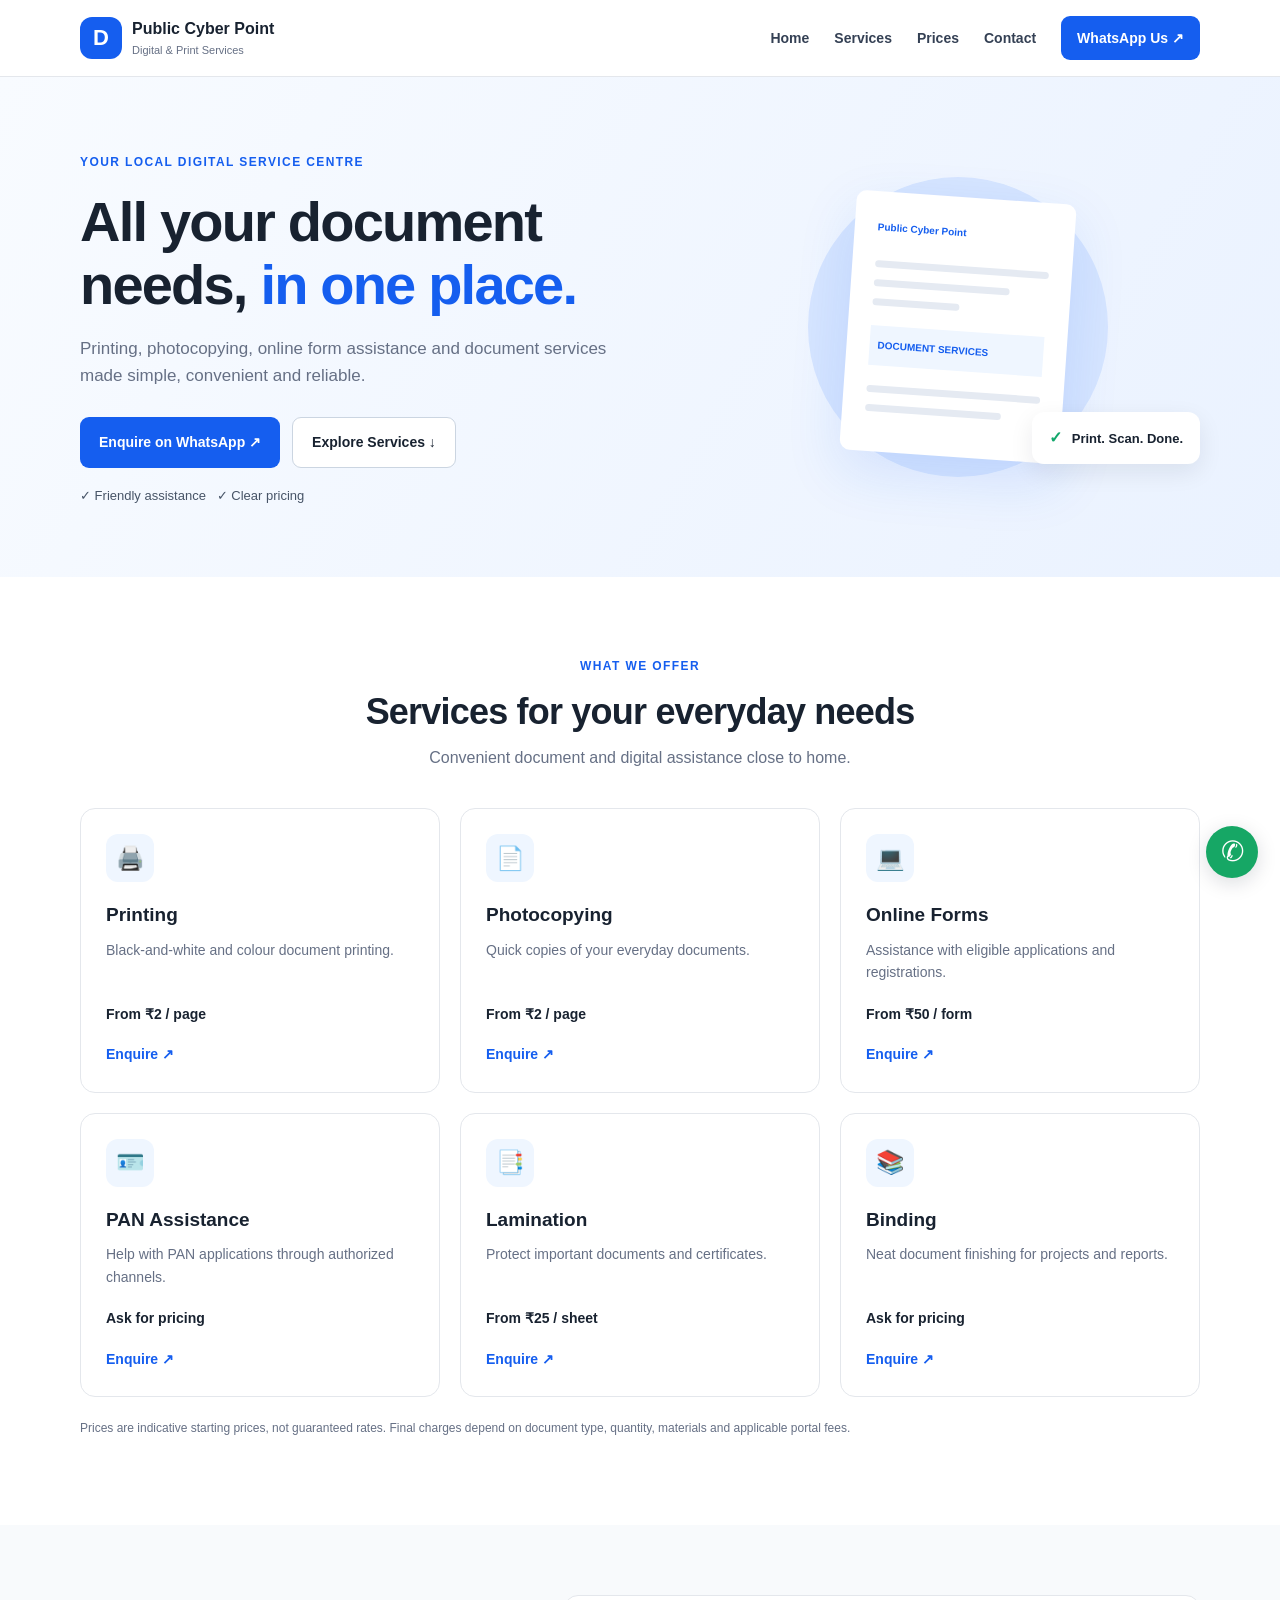
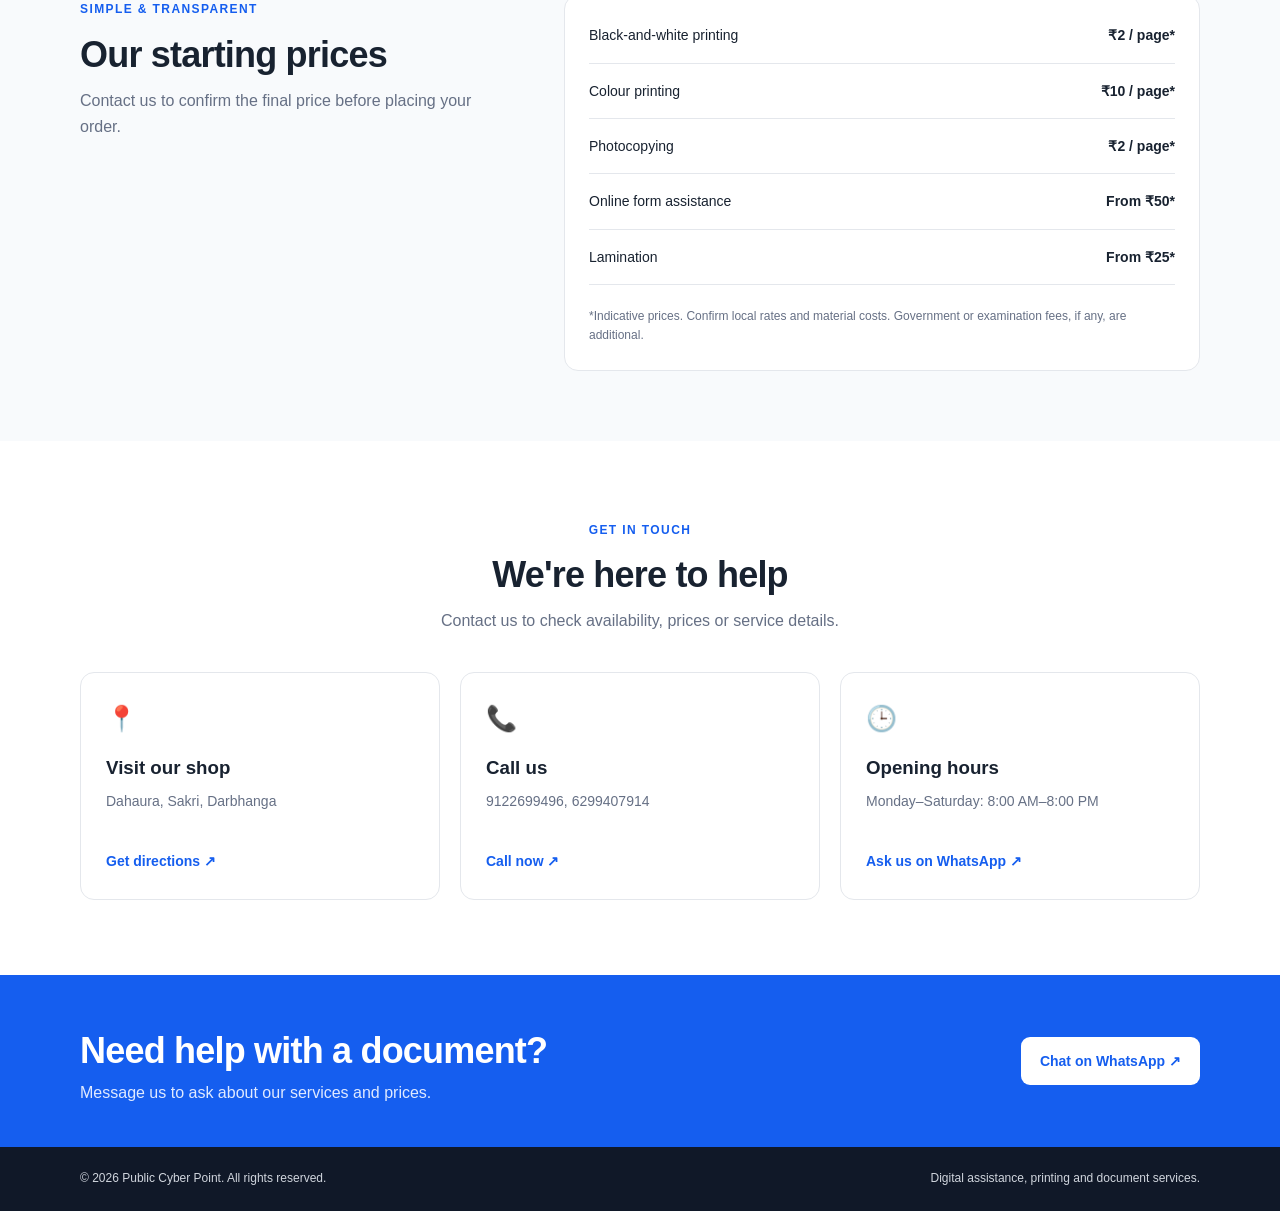
==== index.html @ 7b8e3ea9 "Initial cyber cafe website" ====
<!DOCTYPE html>
<html lang="en">
<head>
  <meta charset="UTF-8">
  <meta name="viewport" content="width=device-width, initial-scale=1.0">
  <meta name="theme-color" content="#155eef">
  <meta name="description" content="Printing, photocopying, online form assistance, PAN services and document services at your local cyber cafe.">
  <title>Public Cyber Point | Digital & Printing Services</title>
  <link rel="stylesheet" href="style.css">
  <script src="script.js" defer></script>
</head>
<body>
  <header class="header">
    <nav class="navbar container" aria-label="Main navigation">
      <a class="brand" href="#home">
        <span class="brand-icon">D</span>
        <span>Public Cyber Point<small>Digital & Print Services</small></span>
      </a>

      <button class="menu-toggle" id="menuToggle"
        aria-label="Toggle navigation" aria-expanded="false"
        aria-controls="navLinks">☰</button>

      <div class="nav-links" id="navLinks">
        <a href="#home">Home</a>
        <a href="#services">Services</a>
        <a href="#prices">Prices</a>
        <a href="#contact">Contact</a>
        <a class="nav-cta whatsapp-link" href="#">WhatsApp Us ↗</a>
      </div>
    </nav>
  </header>

  <main>
    <section class="hero" id="home">
      <div class="container hero-grid">
        <div class="hero-content">
          <span class="eyebrow">YOUR LOCAL DIGITAL SERVICE CENTRE</span>
          <h1>All your document needs, <span>in one place.</span></h1>
          <p>Printing, photocopying, online form assistance and document services made simple, convenient and reliable.</p>
          <div class="hero-actions">
            <a class="button button-primary whatsapp-link" href="#">Enquire on WhatsApp ↗</a>
            <a class="button button-outline" href="#services">Explore Services ↓</a>
          </div>
          <div class="trust-note">✓ Friendly assistance &nbsp; ✓ Clear pricing</div>
        </div>

        <div class="hero-visual" aria-label="Illustration of a document and printer">
          <div class="visual-circle"></div>
          <div class="paper">
            <div class="paper-logo">Public Cyber Point</div>
            <div class="paper-line wide"></div>
            <div class="paper-line"></div>
            <div class="paper-line short"></div>
            <div class="paper-box">DOCUMENT SERVICES</div>
            <div class="paper-line wide"></div>
            <div class="paper-line"></div>
          </div>
          <div class="floating-card">✓ <span>Print. Scan. Done.</span></div>
        </div>
      </div>
    </section>

    <section class="section container" id="services">
      <div class="section-heading">
        <span class="eyebrow">WHAT WE OFFER</span>
        <h2>Services for your everyday needs</h2>
        <p>Convenient document and digital assistance close to home.</p>
      </div>

      <div class="service-grid">
        <article class="service-card">
          <span class="service-icon">🖨️</span>
          <h3>Printing</h3>
          <p>Black-and-white and colour document printing.</p>
          <span class="service-price">From ₹2 / page</span>
          <a class="service-link whatsapp-link" data-service="Printing" href="#">Enquire ↗</a>
        </article>
        <article class="service-card">
          <span class="service-icon">📄</span>
          <h3>Photocopying</h3>
          <p>Quick copies of your everyday documents.</p>
          <span class="service-price">From ₹2 / page</span>
          <a class="service-link whatsapp-link" data-service="Photocopying" href="#">Enquire ↗</a>
        </article>
        <article class="service-card">
          <span class="service-icon">💻</span>
          <h3>Online Forms</h3>
          <p>Assistance with eligible applications and registrations.</p>
          <span class="service-price">From ₹50 / form</span>
          <a class="service-link whatsapp-link" data-service="Online forms" href="#">Enquire ↗</a>
        </article>
        <article class="service-card">
          <span class="service-icon">🪪</span>
          <h3>PAN Assistance</h3>
          <p>Help with PAN applications through authorized channels.</p>
          <span class="service-price">Ask for pricing</span>
          <a class="service-link whatsapp-link" data-service="PAN assistance" href="#">Enquire ↗</a>
        </article>
        <article class="service-card">
          <span class="service-icon">📑</span>
          <h3>Lamination</h3>
          <p>Protect important documents and certificates.</p>
          <span class="service-price">From ₹25 / sheet</span>
          <a class="service-link whatsapp-link" data-service="Lamination" href="#">Enquire ↗</a>
        </article>
        <article class="service-card">
          <span class="service-icon">📚</span>
          <h3>Binding</h3>
          <p>Neat document finishing for projects and reports.</p>
          <span class="service-price">Ask for pricing</span>
          <a class="service-link whatsapp-link" data-service="Binding" href="#">Enquire ↗</a>
        </article>
      </div>
      <p class="fine-print">Prices are indicative starting prices, not guaranteed rates. Final charges depend on document type, quantity, materials and applicable portal fees.</p>
    </section>

    <section class="price-section" id="prices">
      <div class="container price-grid">
        <div>
          <span class="eyebrow">SIMPLE & TRANSPARENT</span>
          <h2>Our starting prices</h2>
          <p>Contact us to confirm the final price before placing your order.</p>
        </div>
        <div class="price-list">
          <div><span>Black-and-white printing</span><strong>₹2 / page*</strong></div>
          <div><span>Colour printing</span><strong>₹10 / page*</strong></div>
          <div><span>Photocopying</span><strong>₹2 / page*</strong></div>
          <div><span>Online form assistance</span><strong>From ₹50*</strong></div>
          <div><span>Lamination</span><strong>From ₹25*</strong></div>
          <p class="fine-print">*Indicative prices. Confirm local rates and material costs. Government or examination fees, if any, are additional.</p>
        </div>
      </div>
    </section>

    <section class="section container" id="contact">
      <div class="section-heading">
        <span class="eyebrow">GET IN TOUCH</span>
        <h2>We're here to help</h2>
        <p>Contact us to check availability, prices or service details.</p>
      </div>
      <div class="contact-grid">
        <div class="contact-card">
          <span class="contact-icon">📍</span>
          <h3>Visit our shop</h3>
          <p id="shopAddress">Add your shop address in script.js</p>
          <a id="mapsLink" href="#" target="_blank" rel="noopener noreferrer">Get directions ↗</a>
        </div>
        <div class="contact-card">
          <span class="contact-icon">📞</span>
          <h3>Call us</h3>
          <p id="shopPhone">Add your phone number in script.js</p>
          <a id="callLink" href="#">Call now ↗</a>
        </div>
        <div class="contact-card">
          <span class="contact-icon">🕒</span>
          <h3>Opening hours</h3>
          <p id="shopHours">Add your opening hours in script.js</p>
          <a class="whatsapp-link" href="#">Ask us on WhatsApp ↗</a>
        </div>
      </div>
    </section>

    <section class="cta-section">
      <div class="container cta-inner">
        <div>
          <h2>Need help with a document?</h2>
          <p>Message us to ask about our services and prices.</p>
        </div>
        <a class="button button-light whatsapp-link" href="#">Chat on WhatsApp ↗</a>
      </div>
    </section>
  </main>

  <footer class="footer">
    <div class="container footer-inner">
      <p>© <span id="year"></span> Public Cyber Point. All rights reserved.</p>
      <p>Digital assistance, printing and document services.</p>
    </div>
  </footer>

  <a class="floating-whatsapp whatsapp-link" href="#"
    aria-label="Contact us on WhatsApp">✆</a>
</body>
</html>
---- style.css ----
:root {
    --blue: #155eef;
    --blue-dark: #123eaa;
    --blue-light: #eff6ff;
    --text: #182230;
    --muted: #667085;
    --border: #e4e7ec;
    --white: #ffffff;
  }
  
  * { box-sizing: border-box; }
  
  html {
    scroll-behavior: smooth;
    scroll-padding-top: 85px;
  }
  
  body {
    margin: 0;
    font-family: Arial, Helvetica, sans-serif;
    color: var(--text);
    line-height: 1.6;
    background: var(--white);
  }
  
  a { color: var(--blue); text-decoration: none; }
  button, a { -webkit-tap-highlight-color: transparent; }
  .container { width: min(1120px, 92%); margin-inline: auto; }
  
  .header {
    position: sticky;
    top: 0;
    z-index: 10;
    background: rgba(255,255,255,.96);
    border-bottom: 1px solid var(--border);
  }
  
  .navbar {
    min-height: 76px;
    display: flex;
    justify-content: space-between;
    align-items: center;
    gap: 20px;
  }
  
  .brand {
    display: flex;
    align-items: center;
    gap: 10px;
    color: var(--text);
    font-weight: 800;
  }
  
  .brand small { display: block; color: var(--muted); font-size: 11px; font-weight: 500; }
  .brand-icon {
    display: grid;
    place-items: center;
    width: 42px;
    height: 42px;
    color: white;
    background: var(--blue);
    border-radius: 12px;
    font-size: 22px;
  }
  
  .nav-links { display: flex; align-items: center; gap: 25px; }
  .nav-links a { color: #344054; font-size: 14px; font-weight: 600; }
  .nav-links a:hover, .service-link:hover { color: var(--blue); }
  .nav-links .nav-cta { color: white; background: var(--blue); padding: 11px 16px; border-radius: 9px; }
  .menu-toggle { display: none; font-size: 25px; border: 0; background: none; cursor: pointer; }
  
  .hero {
    background: linear-gradient(120deg, #f8fbff, #eaf2ff);
    overflow: hidden;
  }
  
  .hero-grid {
    min-height: 500px;
    display: grid;
    grid-template-columns: 1.1fr .9fr;
    align-items: center;
    gap: 45px;
    padding-block: 65px;
  }
  
  .eyebrow {
    color: var(--blue);
    font-size: 12px;
    font-weight: 800;
    letter-spacing: 1.4px;
  }
  
  h1, h2, h3, p { margin-top: 0; }
  h1 { font-size: clamp(36px, 5vw, 56px); line-height: 1.12; letter-spacing: -1.8px; margin: 18px 0; }
  h1 span { color: var(--blue); }
  .hero-content > p, .section-heading > p, .price-grid > div > p { color: var(--muted); max-width: 540px; }
  .hero-content > p { font-size: 17px; }
  
  .hero-actions { display: flex; gap: 12px; flex-wrap: wrap; margin: 28px 0 18px; }
  .button { display: inline-flex; align-items: center; justify-content: center; padding: 13px 19px; border-radius: 9px; font-weight: 700; font-size: 14px; }
  .button-primary { background: var(--blue); color: white; }
  .button-primary:hover, .nav-links .nav-cta:hover { background: var(--blue-dark); }
  .button-outline { border: 1px solid #cbd5e1; color: var(--text); background: white; }
  .trust-note { color: #475467; font-size: 13px; }
  
  .hero-visual { position: relative; min-height: 330px; display: grid; place-items: center; }
  .visual-circle { position: absolute; width: 300px; height: 300px; background: #d6e5ff; border-radius: 50%; }
  .paper {
    z-index: 1; width: 220px; min-height: 260px; background: white;
    border-radius: 10px; padding: 28px 23px;
    box-shadow: 0 20px 55px #155eef20; transform: rotate(4deg);
  }
  .paper-logo { color: var(--blue); font-size: 10px; font-weight: 800; margin-bottom: 25px; }
  .paper-line { height: 7px; width: 78%; background: #e5eaf2; border-radius: 5px; margin-bottom: 12px; }
  .paper-line.wide { width: 100%; }
  .paper-line.short { width: 50%; }
  .paper-box { background: var(--blue-light); color: var(--blue); font-size: 10px; font-weight: 800; padding: 12px 8px; margin: 20px 0; }
  .floating-card { position: absolute; z-index: 2; right: 0; bottom: 28px; background: white; padding: 13px 17px; border-radius: 12px; box-shadow: 0 8px 25px #10182815; color: #12a76b; font-weight: 800; }
  .floating-card span { color: var(--text); font-size: 13px; margin-left: 5px; }
  
  .section { padding-block: 75px; }
  .section-heading { text-align: center; margin-bottom: 38px; }
  .section-heading h2, .price-grid h2, .cta-inner h2 { font-size: clamp(27px, 4vw, 36px); letter-spacing: -.8px; line-height: 1.2; margin: 12px 0; }
  .section-heading p { margin-inline: auto; }
  
  .service-grid { display: grid; grid-template-columns: repeat(3, 1fr); gap: 20px; }
  .service-card { border: 1px solid var(--border); padding: 25px; border-radius: 15px; transition: transform .2s, box-shadow .2s; }
  .service-card:hover { transform: translateY(-4px); box-shadow: 0 12px 30px #1018280c; }
  .service-icon { display: inline-grid; place-items: center; width: 48px; height: 48px; background: var(--blue-light); border-radius: 12px; font-size: 23px; }
  .service-card h3 { font-size: 19px; margin: 18px 0 8px; }
  .service-card p { min-height: 48px; font-size: 14px; color: var(--muted); }
  .service-price { display: block; font-weight: 800; font-size: 14px; margin: 16px 0; }
  .service-link { font-size: 14px; font-weight: 800; }
  .fine-print { color: var(--muted); font-size: 12px; margin-top: 22px; }
  
  .price-section { background: #f8fafc; padding-block: 70px; }
  .price-grid { display: grid; grid-template-columns: .8fr 1.2fr; gap: 60px; align-items: start; }
  .price-list { background: white; border: 1px solid var(--border); border-radius: 14px; padding: 12px 24px; }
  .price-list > div { display: flex; justify-content: space-between; gap: 20px; padding: 16px 0; border-bottom: 1px solid var(--border); font-size: 14px; }
  .price-list strong { white-space: nowrap; }
  
  .contact-grid { display: grid; grid-template-columns: repeat(3, 1fr); gap: 20px; }
  .contact-card { border: 1px solid var(--border); border-radius: 14px; padding: 25px; }
  .contact-icon { font-size: 25px; }
  .contact-card h3 { margin: 15px 0 7px; }
  .contact-card p { color: var(--muted); font-size: 14px; min-height: 44px; overflow-wrap: anywhere; }
  .contact-card a { font-size: 14px; font-weight: 700; }
  
  .cta-section { background: var(--blue); color: white; padding-block: 42px; }
  .cta-inner { display: flex; justify-content: space-between; align-items: center; gap: 25px; }
  .cta-inner h2 { margin-bottom: 8px; }
  .cta-inner p { margin-bottom: 0; color: #e0eaff; }
  .button-light { background: white; color: var(--blue); white-space: nowrap; }
  .footer { background: #101828; color: #d0d5dd; padding-block: 22px; font-size: 12px; }
  .footer-inner { display: flex; justify-content: space-between; gap: 20px; }
  .footer p { margin: 0; }
  .floating-whatsapp { position: fixed; bottom: 22px; right: 22px; z-index: 8; display: grid; place-items: center; width: 52px; height: 52px; border-radius: 50%; color: white; background: #16a765; font-size: 28px; box-shadow: 0 5px 20px #10182825; }
  
  a:focus-visible, button:focus-visible { outline: 3px solid #84adff; outline-offset: 3px; }
  
  @media (max-width: 800px) {
    .menu-toggle { display: block; }
    .nav-links { display: none; position: absolute; top: 76px; left: 0; right: 0; padding: 20px 4%; background: white; border-bottom: 1px solid var(--border); flex-direction: column; align-items: stretch; gap: 18px; }
    .nav-links.open { display: flex; }
    .nav-links .nav-cta { text-align: center; }
    .hero-grid { grid-template-columns: 1fr; gap: 15px; padding-block: 55px 30px; }
    .hero-visual { min-height: 300px; }
    .service-grid { grid-template-columns: repeat(2, 1fr); }
    .price-grid { grid-template-columns: 1fr; gap: 25px; }
    .contact-grid { grid-template-columns: 1fr; }
    .contact-card p { min-height: 0; }
  }
  
  @media (max-width: 500px) {
    .service-grid { grid-template-columns: 1fr; }
    .service-card p { min-height: 0; }
    .hero-actions { flex-direction: column; align-items: stretch; }
    .hero-actions .button { width: 100%; }
    .floating-card { right: -4px; }
    .price-list { padding-inline: 15px; }
    .price-list > div { font-size: 12px; }
    .cta-inner, .footer-inner { flex-direction: column; align-items: flex-start; }
  }
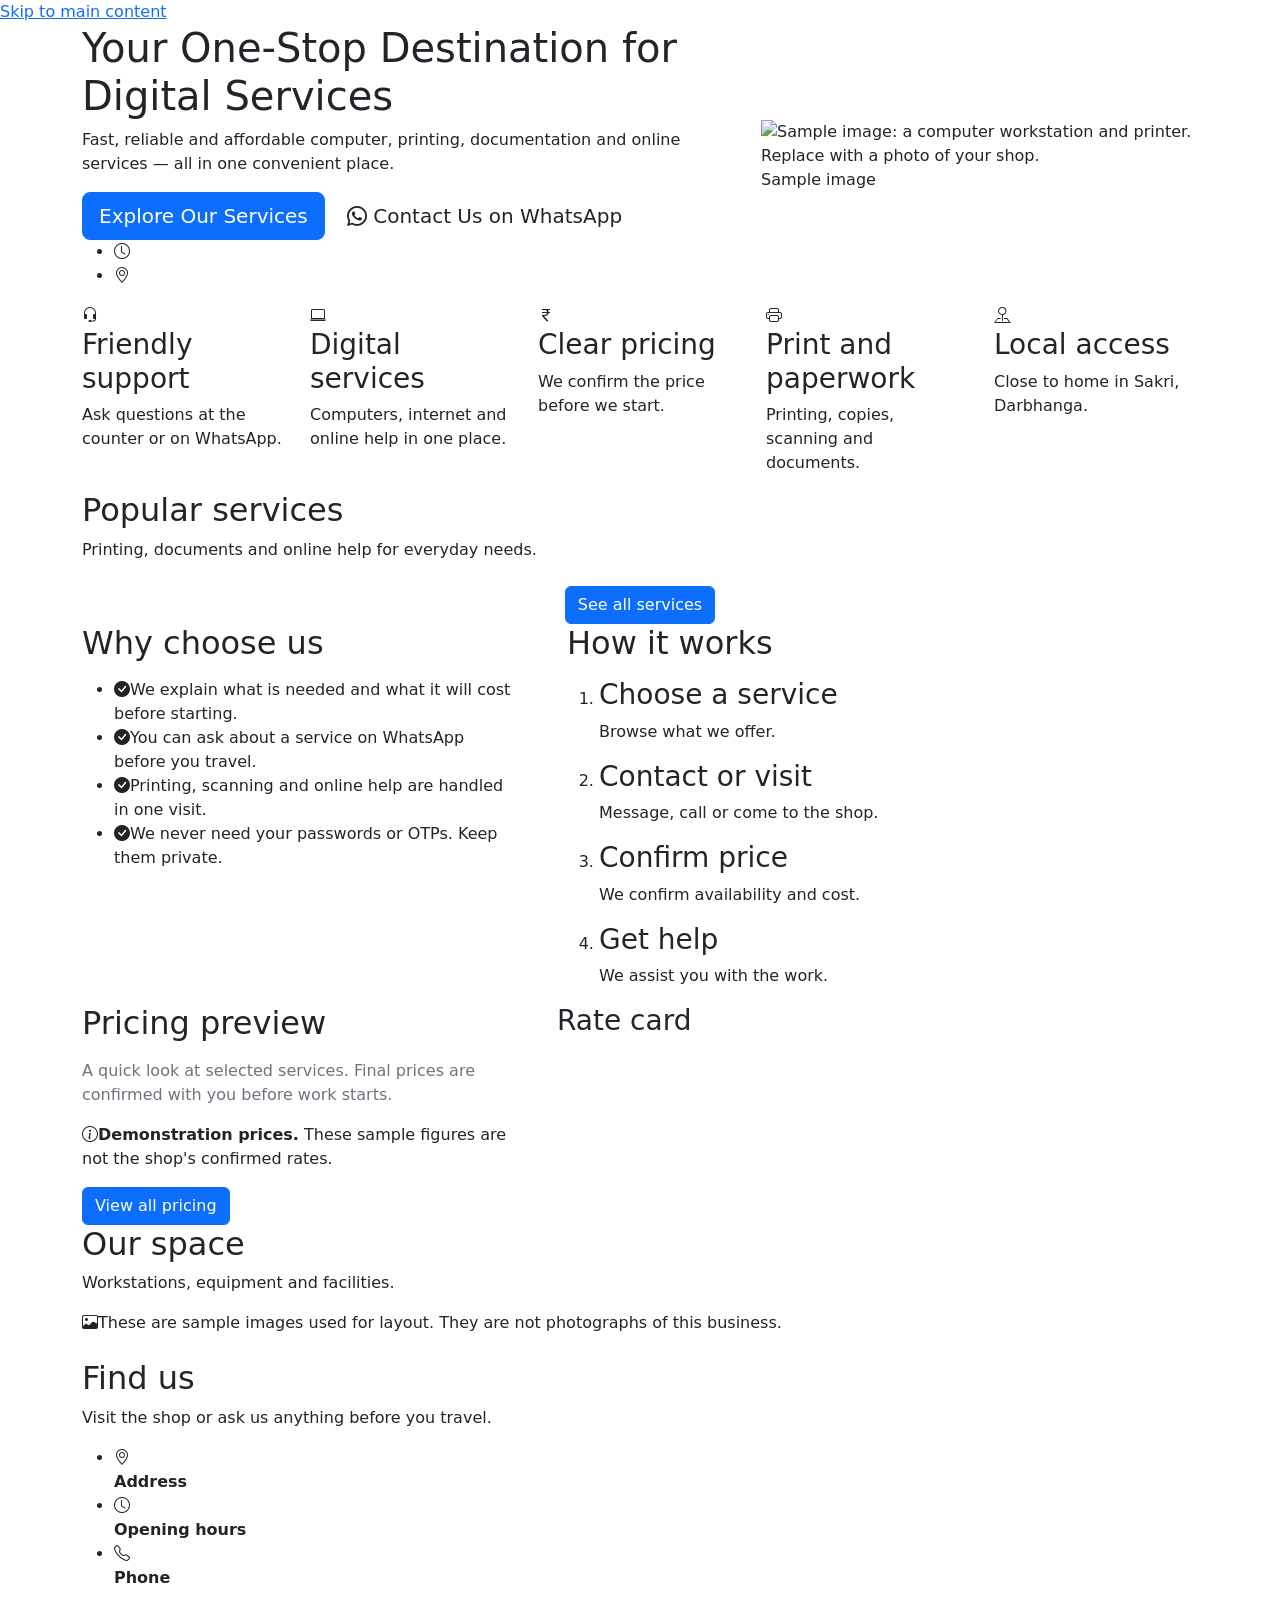
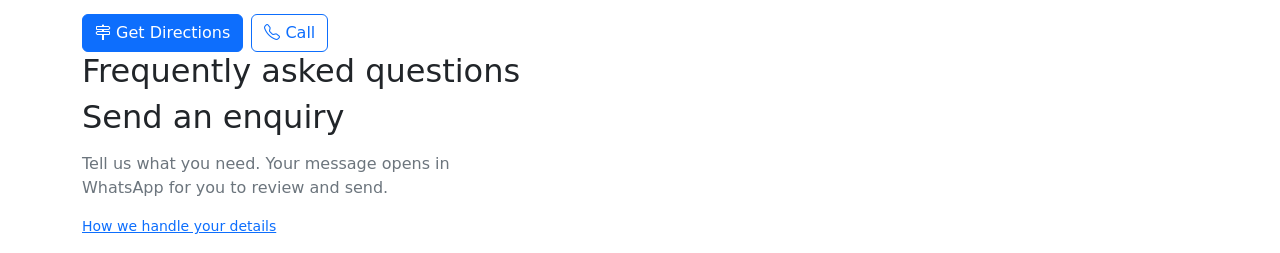
==== commit e5c0c280: "Redesign Public Cyber Point website" ====
--- a/index.html
+++ b/index.html
@@ -1,186 +1,203 @@
-
-<!DOCTYPE html>
-<html lang="en">
-<head>
-  <meta charset="UTF-8">
-  <meta name="viewport" content="width=device-width, initial-scale=1.0">
-  <meta name="theme-color" content="#155eef">
-  <meta name="description" content="Printing, photocopying, online form assistance, PAN services and document services at your local cyber cafe.">
-  <title>Public Cyber Point | Digital & Printing Services</title>
-  <link rel="stylesheet" href="style.css">
-  <script src="script.js" defer></script>
-</head>
-<body>
-  <header class="header">
-    <nav class="navbar container" aria-label="Main navigation">
-      <a class="brand" href="#home">
-        <span class="brand-icon">D</span>
-        <span>Public Cyber Point<small>Digital & Print Services</small></span>
-      </a>
-
-      <button class="menu-toggle" id="menuToggle"
-        aria-label="Toggle navigation" aria-expanded="false"
-        aria-controls="navLinks">☰</button>
-
-      <div class="nav-links" id="navLinks">
-        <a href="#home">Home</a>
-        <a href="#services">Services</a>
-        <a href="#prices">Prices</a>
-        <a href="#contact">Contact</a>
-        <a class="nav-cta whatsapp-link" href="#">WhatsApp Us ↗</a>
-      </div>
-    </nav>
-  </header>
-
-  <main>
-    <section class="hero" id="home">
-      <div class="container hero-grid">
-        <div class="hero-content">
-          <span class="eyebrow">YOUR LOCAL DIGITAL SERVICE CENTRE</span>
-          <h1>All your document needs, <span>in one place.</span></h1>
-          <p>Printing, photocopying, online form assistance and document services made simple, convenient and reliable.</p>
-          <div class="hero-actions">
-            <a class="button button-primary whatsapp-link" href="#">Enquire on WhatsApp ↗</a>
-            <a class="button button-outline" href="#services">Explore Services ↓</a>
-          </div>
-          <div class="trust-note">✓ Friendly assistance &nbsp; ✓ Clear pricing</div>
-        </div>
-
-        <div class="hero-visual" aria-label="Illustration of a document and printer">
-          <div class="visual-circle"></div>
-          <div class="paper">
-            <div class="paper-logo">Public Cyber Point</div>
-            <div class="paper-line wide"></div>
-            <div class="paper-line"></div>
-            <div class="paper-line short"></div>
-            <div class="paper-box">DOCUMENT SERVICES</div>
-            <div class="paper-line wide"></div>
-            <div class="paper-line"></div>
-          </div>
-          <div class="floating-card">✓ <span>Print. Scan. Done.</span></div>
-        </div>
-      </div>
-    </section>
-
-    <section class="section container" id="services">
-      <div class="section-heading">
-        <span class="eyebrow">WHAT WE OFFER</span>
-        <h2>Services for your everyday needs</h2>
-        <p>Convenient document and digital assistance close to home.</p>
-      </div>
-
-      <div class="service-grid">
-        <article class="service-card">
-          <span class="service-icon">🖨️</span>
-          <h3>Printing</h3>
-          <p>Black-and-white and colour document printing.</p>
-          <span class="service-price">From ₹2 / page</span>
-          <a class="service-link whatsapp-link" data-service="Printing" href="#">Enquire ↗</a>
-        </article>
-        <article class="service-card">
-          <span class="service-icon">📄</span>
-          <h3>Photocopying</h3>
-          <p>Quick copies of your everyday documents.</p>
-          <span class="service-price">From ₹2 / page</span>
-          <a class="service-link whatsapp-link" data-service="Photocopying" href="#">Enquire ↗</a>
-        </article>
-        <article class="service-card">
-          <span class="service-icon">💻</span>
-          <h3>Online Forms</h3>
-          <p>Assistance with eligible applications and registrations.</p>
-          <span class="service-price">From ₹50 / form</span>
-          <a class="service-link whatsapp-link" data-service="Online forms" href="#">Enquire ↗</a>
-        </article>
-        <article class="service-card">
-          <span class="service-icon">🪪</span>
-          <h3>PAN Assistance</h3>
-          <p>Help with PAN applications through authorized channels.</p>
-          <span class="service-price">Ask for pricing</span>
-          <a class="service-link whatsapp-link" data-service="PAN assistance" href="#">Enquire ↗</a>
-        </article>
-        <article class="service-card">
-          <span class="service-icon">📑</span>
-          <h3>Lamination</h3>
-          <p>Protect important documents and certificates.</p>
-          <span class="service-price">From ₹25 / sheet</span>
-          <a class="service-link whatsapp-link" data-service="Lamination" href="#">Enquire ↗</a>
-        </article>
-        <article class="service-card">
-          <span class="service-icon">📚</span>
-          <h3>Binding</h3>
-          <p>Neat document finishing for projects and reports.</p>
-          <span class="service-price">Ask for pricing</span>
-          <a class="service-link whatsapp-link" data-service="Binding" href="#">Enquire ↗</a>
-        </article>
-      </div>
-      <p class="fine-print">Prices are indicative starting prices, not guaranteed rates. Final charges depend on document type, quantity, materials and applicable portal fees.</p>
-    </section>
-
-    <section class="price-section" id="prices">
-      <div class="container price-grid">
-        <div>
-          <span class="eyebrow">SIMPLE & TRANSPARENT</span>
-          <h2>Our starting prices</h2>
-          <p>Contact us to confirm the final price before placing your order.</p>
-        </div>
-        <div class="price-list">
-          <div><span>Black-and-white printing</span><strong>₹2 / page*</strong></div>
-          <div><span>Colour printing</span><strong>₹10 / page*</strong></div>
-          <div><span>Photocopying</span><strong>₹2 / page*</strong></div>
-          <div><span>Online form assistance</span><strong>From ₹50*</strong></div>
-          <div><span>Lamination</span><strong>From ₹25*</strong></div>
-          <p class="fine-print">*Indicative prices. Confirm local rates and material costs. Government or examination fees, if any, are additional.</p>
-        </div>
-      </div>
-    </section>
-
-    <section class="section container" id="contact">
-      <div class="section-heading">
-        <span class="eyebrow">GET IN TOUCH</span>
-        <h2>We're here to help</h2>
-        <p>Contact us to check availability, prices or service details.</p>
-      </div>
-      <div class="contact-grid">
-        <div class="contact-card">
-          <span class="contact-icon">📍</span>
-          <h3>Visit our shop</h3>
-          <p id="shopAddress">Add your shop address in script.js</p>
-          <a id="mapsLink" href="#" target="_blank" rel="noopener noreferrer">Get directions ↗</a>
-        </div>
-        <div class="contact-card">
-          <span class="contact-icon">📞</span>
-          <h3>Call us</h3>
-          <p id="shopPhone">Add your phone number in script.js</p>
-          <a id="callLink" href="#">Call now ↗</a>
-        </div>
-        <div class="contact-card">
-          <span class="contact-icon">🕒</span>
-          <h3>Opening hours</h3>
-          <p id="shopHours">Add your opening hours in script.js</p>
-          <a class="whatsapp-link" href="#">Ask us on WhatsApp ↗</a>
-        </div>
-      </div>
-    </section>
-
-    <section class="cta-section">
-      <div class="container cta-inner">
-        <div>
-          <h2>Need help with a document?</h2>
-          <p>Message us to ask about our services and prices.</p>
-        </div>
-        <a class="button button-light whatsapp-link" href="#">Chat on WhatsApp ↗</a>
-      </div>
-    </section>
-  </main>
-
-  <footer class="footer">
-    <div class="container footer-inner">
-      <p>© <span id="year"></span> Public Cyber Point. All rights reserved.</p>
-      <p>Digital assistance, printing and document services.</p>
-    </div>
-  </footer>
-
-  <a class="floating-whatsapp whatsapp-link" href="#"
-    aria-label="Contact us on WhatsApp">✆</a>
-</body>
-</html>
+<!DOCTYPE html>
+<html lang="en">
+<head>
+  <meta charset="UTF-8">
+  <meta name="viewport" content="width=device-width, initial-scale=1">
+  <meta http-equiv="Content-Security-Policy" content="default-src 'self'; script-src 'self' https://cdn.jsdelivr.net; style-src 'self' https://cdn.jsdelivr.net https://fonts.googleapis.com; font-src 'self' https://cdn.jsdelivr.net https://fonts.gstatic.com; img-src 'self' data:; connect-src 'self' https://formsubmit.co; frame-src https://www.google.com; object-src 'none'; base-uri 'self'; form-action 'self'">
+  <meta name="theme-color" content="#0b2744">
+  <title>Public Cyber Point | Printing, Scanning and Online Services in Sakri, Darbhanga</title>
+  <meta name="description" content="Public Cyber Point is a local cyber cafe in Sakri, Darbhanga for printing, photocopying, scanning, documentation and online application help.">
+  <meta property="og:type" content="website">
+  <meta property="og:title" content="Public Cyber Point | Your Trusted Digital Service Center">
+  <meta property="og:description" content="Printing, scanning, documentation and online application help in Sakri, Darbhanga.">
+  <link rel="icon" type="image/png" href="assets/images/favicon.png">
+  <link rel="preconnect" href="https://fonts.googleapis.com">
+  <link rel="preconnect" href="https://fonts.gstatic.com" crossorigin>
+  <link rel="stylesheet" href="https://fonts.googleapis.com/css2?family=Inter:wght@400;500;600&family=Plus+Jakarta+Sans:wght@600;700;800&display=swap">
+  <link rel="stylesheet" href="https://cdn.jsdelivr.net/npm/bootstrap@5.3.3/dist/css/bootstrap.min.css" integrity="sha384-QWTKZyjpPEjISv5WaRU9OFeRpok6YctnYmDr5pNlyT2bRjXh0JMhjY6hW+ALEwIH" crossorigin="anonymous">
+  <link rel="stylesheet" href="https://cdn.jsdelivr.net/npm/bootstrap-icons@1.11.3/font/bootstrap-icons.min.css" integrity="sha384-XGjxtQfXaH2tnPFa9x+ruJTuLE3Aa6LhHSWRr1XeTyhezb4abCG4ccI5AkVDxqC+" crossorigin="anonymous">
+  <link rel="stylesheet" href="css/style.css">
+  <link rel="stylesheet" href="css/responsive.css">
+  <link rel="stylesheet" href="css/animations.css">
+  <script src="https://cdn.jsdelivr.net/npm/bootstrap@5.3.3/dist/js/bootstrap.bundle.min.js" integrity="sha384-YvpcrYf0tY3lHB60NNkmXc5s9fDVZLESaAA55NDzOxhy9GkcIdslK1eN7N6jIeHz" crossorigin="anonymous" defer></script>
+  <script src="js/config.js" defer></script>
+  <script src="js/main.js" defer></script>
+  <script src="js/home.js" defer></script>
+  <script src="js/validation.js" defer></script>
+  <script src="js/contact.js" defer></script>
+</head>
+<body data-page="home">
+  <a class="skip-link" href="#main">Skip to main content</a>
+  <div id="site-header"><noscript><p class="p-3 mb-0">Navigation needs JavaScript. Go to <a href="services.html">Services</a>, <a href="pricing.html">Pricing</a>, <a href="about.html">About</a> or <a href="contact.html">Contact</a>.</p></noscript></div>
+
+  <main id="main" tabindex="-1">
+    <!-- Hero -->
+    <section class="hero" aria-labelledby="hero-title">
+      <div class="container hero-inner">
+        <div class="row align-items-center g-4 g-lg-5">
+          <div class="col-md-7 hero-copy">
+            <h1 id="hero-title">Your One-Stop Destination for Digital Services</h1>
+            <p class="hero-lead">Fast, reliable and affordable computer, printing, documentation and online services &mdash; all in one convenient place.</p>
+            <div class="hero-actions">
+              <a class="btn btn-primary btn-lg" href="services.html">Explore Our Services</a>
+              <a class="btn btn-whatsapp btn-lg" data-whatsapp href="contact.html"><i class="bi bi-whatsapp" aria-hidden="true"></i> Contact Us on WhatsApp</a>
+            </div>
+            <ul class="hero-meta">
+              <li data-row><i class="bi bi-clock" aria-hidden="true"></i><span data-bind="hours"></span></li>
+              <li data-row><i class="bi bi-geo-alt" aria-hidden="true"></i><span data-bind="address"></span></li>
+            </ul>
+          </div>
+          <div class="col-md-5">
+            <figure class="hero-figure">
+              <img id="heroImg" src="assets/images/hero.webp" width="1200" height="900" fetchpriority="high" alt="Sample image: a computer workstation and printer. Replace with a photo of your shop.">
+              <span class="sample-badge" id="heroSample">Sample image</span>
+            </figure>
+          </div>
+        </div>
+      </div>
+    </section>
+
+    <!-- Benefits -->
+    <section class="section" aria-labelledby="benefits-title">
+      <div class="container">
+        <h2 id="benefits-title" class="visually-hidden">Why visit us</h2>
+        <div class="row g-4">
+          <div class="col-sm-6 col-lg"><div class="benefit"><span class="benefit-icon"><i class="bi bi-headset" aria-hidden="true"></i></span><div><h3>Friendly support</h3><p>Ask questions at the counter or on WhatsApp.</p></div></div></div>
+          <div class="col-sm-6 col-lg"><div class="benefit"><span class="benefit-icon"><i class="bi bi-laptop" aria-hidden="true"></i></span><div><h3>Digital services</h3><p>Computers, internet and online help in one place.</p></div></div></div>
+          <div class="col-sm-6 col-lg"><div class="benefit"><span class="benefit-icon"><i class="bi bi-currency-rupee" aria-hidden="true"></i></span><div><h3>Clear pricing</h3><p>We confirm the price before we start.</p></div></div></div>
+          <div class="col-sm-6 col-lg"><div class="benefit"><span class="benefit-icon"><i class="bi bi-printer" aria-hidden="true"></i></span><div><h3>Print and paperwork</h3><p>Printing, copies, scanning and documents.</p></div></div></div>
+          <div class="col-sm-6 col-lg"><div class="benefit"><span class="benefit-icon"><i class="bi bi-pin-map" aria-hidden="true"></i></span><div><h3>Local access</h3><p>Close to home in Sakri, Darbhanga.</p></div></div></div>
+        </div>
+      </div>
+    </section>
+
+    <!-- Popular services -->
+    <section class="section section-alt" id="services" aria-labelledby="services-title">
+      <div class="container">
+        <div class="section-head center">
+          <h2 id="services-title">Popular services</h2>
+          <p>Printing, documents and online help for everyday needs.</p>
+        </div>
+        <div class="service-grid" id="featuredServices"></div>
+        <div class="text-center mt-4"><a class="btn btn-primary" href="services.html">See all services</a></div>
+      </div>
+    </section>
+
+    <!-- Why choose us + how it works -->
+    <section class="section" aria-labelledby="why-title">
+      <div class="container">
+        <div class="row g-5">
+          <div class="col-lg-5">
+            <h2 id="why-title" class="mb-3">Why choose us</h2>
+            <ul class="check-list">
+              <li><i class="bi bi-check-circle-fill" aria-hidden="true"></i><span>We explain what is needed and what it will cost before starting.</span></li>
+              <li><i class="bi bi-check-circle-fill" aria-hidden="true"></i><span>You can ask about a service on WhatsApp before you travel.</span></li>
+              <li><i class="bi bi-check-circle-fill" aria-hidden="true"></i><span>Printing, scanning and online help are handled in one visit.</span></li>
+              <li><i class="bi bi-check-circle-fill" aria-hidden="true"></i><span>We never need your passwords or OTPs. Keep them private.</span></li>
+            </ul>
+          </div>
+          <div class="col-lg-7">
+            <h2 class="mb-3" id="how-title">How it works</h2>
+            <ol class="steps" aria-labelledby="how-title">
+              <li class="reveal"><h3>Choose a service</h3><p>Browse what we offer.</p></li>
+              <li class="reveal"><h3>Contact or visit</h3><p>Message, call or come to the shop.</p></li>
+              <li class="reveal"><h3>Confirm price</h3><p>We confirm availability and cost.</p></li>
+              <li class="reveal"><h3>Get help</h3><p>We assist you with the work.</p></li>
+            </ol>
+          </div>
+        </div>
+      </div>
+    </section>
+
+    <!-- Pricing preview -->
+    <section class="section section-alt" aria-labelledby="pricing-title" id="pricePreviewWrap">
+      <div class="container">
+        <div class="row g-4 align-items-start">
+          <div class="col-lg-5">
+            <h2 id="pricing-title" class="mb-3">Pricing preview</h2>
+            <p class="text-secondary">A quick look at selected services. Final prices are confirmed with you before work starts.</p>
+            <div class="notice mb-3" id="priceDemoNote"><i class="bi bi-info-circle" aria-hidden="true"></i><span><strong>Demonstration prices.</strong> These sample figures are not the shop's confirmed rates.</span></div>
+            <a class="btn btn-primary" href="pricing.html">View all pricing</a>
+          </div>
+          <div class="col-lg-7">
+            <div class="rate-card"><h3>Rate card</h3><ul class="rate-list" id="pricePreview"></ul></div>
+          </div>
+        </div>
+      </div>
+    </section>
+
+    <!-- Gallery -->
+    <section class="section" id="gallerySection" aria-labelledby="gallery-title">
+      <div class="container">
+        <div class="section-head">
+          <h2 id="gallery-title">Our space</h2>
+          <p>Workstations, equipment and facilities.</p>
+        </div>
+        <div class="notice notice-info mb-4" id="galleryNote"><i class="bi bi-image" aria-hidden="true"></i><span>These are sample images used for layout. They are not photographs of this business.</span></div>
+        <div class="gallery-grid" id="galleryGrid"></div>
+      </div>
+    </section>
+    <div class="modal fade" id="galleryModal" tabindex="-1" aria-labelledby="galleryModalCaption" aria-hidden="true">
+      <div class="modal-dialog modal-dialog-centered modal-lg"><div class="modal-content">
+        <div class="modal-header"><h2 class="modal-title h6" id="galleryModalCaption">Gallery image</h2><button type="button" class="btn-close" data-bs-dismiss="modal" aria-label="Close"></button></div>
+        <div class="modal-body"><img id="galleryModalImg" src="assets/images/gallery/workstations.webp" alt="" width="800" height="600"></div>
+      </div></div>
+    </div>
+
+    <!-- Testimonials: hidden unless real testimonials are added in config.js -->
+    <section class="section section-alt" id="testimonialsSection" aria-labelledby="testimonials-title" hidden>
+      <div class="container">
+        <div class="section-head"><h2 id="testimonials-title">What customers say</h2></div>
+        <div class="row g-4" id="testimonialGrid"></div>
+      </div>
+    </section>
+
+    <!-- Location -->
+    <section class="section" id="location" aria-labelledby="location-title">
+      <div class="container">
+        <div class="section-head"><h2 id="location-title">Find us</h2><p>Visit the shop or ask us anything before you travel.</p></div>
+        <div class="row g-4">
+          <div class="col-lg-5">
+            <div class="card-panel h-100">
+              <ul class="info-list">
+                <li data-row><i class="bi bi-geo-alt" aria-hidden="true"></i><div><strong>Address</strong><span data-bind="address"></span></div></li>
+                <li data-row><i class="bi bi-clock" aria-hidden="true"></i><div><strong>Opening hours</strong><span data-bind="hours"></span></div></li>
+                <li data-row><i class="bi bi-telephone" aria-hidden="true"></i><div><strong>Phone</strong><a data-link="call" href="contact.html"><span data-bind="phone"></span></a></div></li>
+              </ul>
+              <div class="d-flex flex-wrap gap-2 mt-4">
+                <a class="btn btn-primary" data-link="directions" href="contact.html"><i class="bi bi-signpost-2" aria-hidden="true"></i> Get Directions</a>
+                <a class="btn btn-outline-primary" data-link="call" href="contact.html"><i class="bi bi-telephone" aria-hidden="true"></i> Call</a>
+              </div>
+            </div>
+          </div>
+          <div class="col-lg-7"><div id="mapMount"></div></div>
+        </div>
+      </div>
+    </section>
+
+    <!-- FAQ -->
+    <section class="section section-alt" id="faqSection" aria-labelledby="faq-title">
+      <div class="container container-narrow">
+        <div class="section-head center"><h2 id="faq-title">Frequently asked questions</h2></div>
+        <div class="accordion" id="faqAccordion"></div>
+      </div>
+    </section>
+
+    <!-- Contact -->
+    <section class="section" id="contact" aria-labelledby="contact-title">
+      <div class="container">
+        <div class="row g-4">
+          <div class="col-lg-5">
+            <h2 id="contact-title" class="mb-3">Send an enquiry</h2>
+            <p class="text-secondary">Tell us what you need. Your message opens in WhatsApp for you to review and send.</p>
+            <p class="small text-secondary"><a href="contact.html#privacy">How we handle your details</a></p>
+          </div>
+          <div class="col-lg-7"><div class="card-panel" data-contact-form-mount></div></div>
+        </div>
+      </div>
+    </section>
+  </main>
+
+  <div id="site-footer"></div>
+</body>
+</html>
